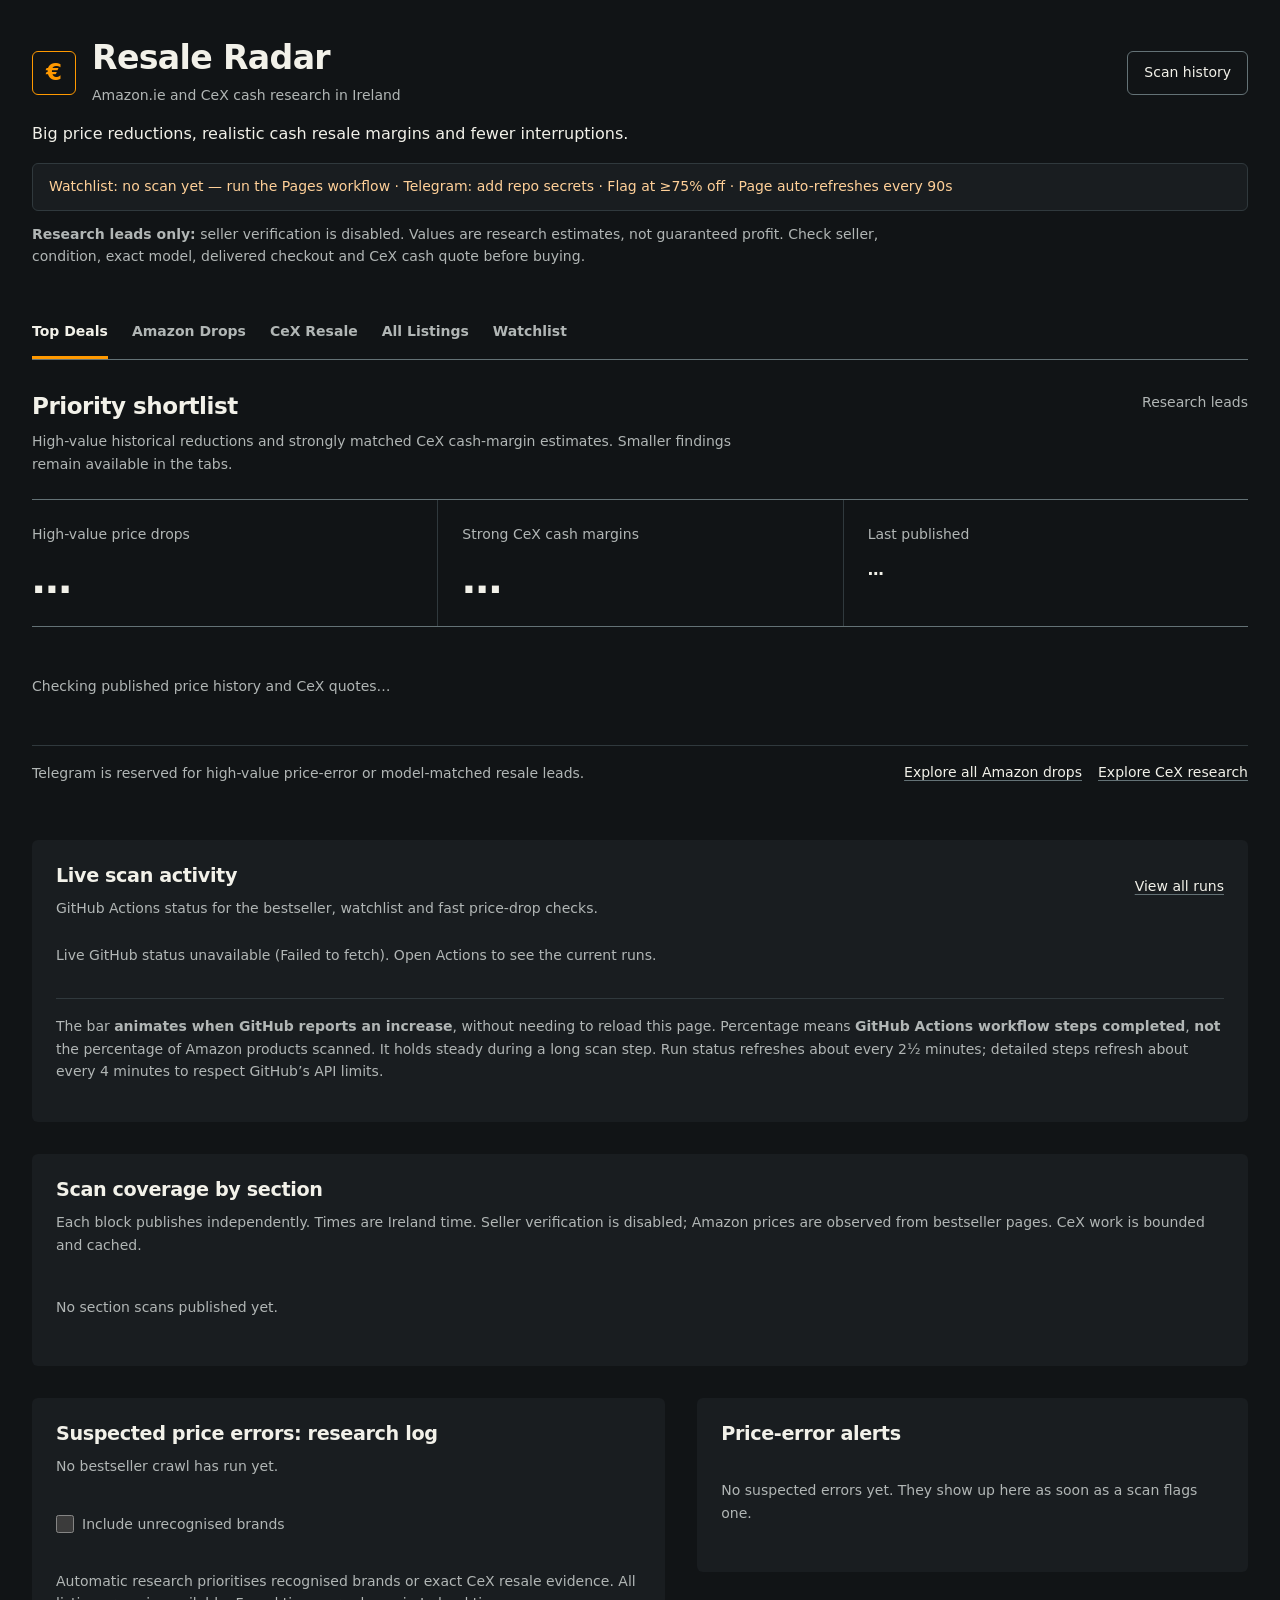
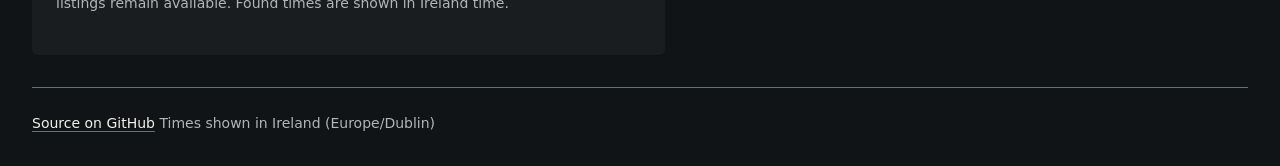
==== docs/index.html @ 8cbece03 "Build CeX-first catalogue and exact-ASIN cash-margin watches within existing scan budgets" ====
<!DOCTYPE html>
<html lang="en">
<head>
  <meta charset="utf-8" />
  <meta name="viewport" content="width=device-width, initial-scale=1" />
  <title>Resale Radar · Amazon.ie</title>
  <meta name="theme-color" content="#101825" />
  <meta name="description" content="High-value Amazon.ie price drops and potential CeX cash resale margins. Research leads, not confirmed checkout offers." />
  <link rel="icon" href="favicon.svg" type="image/svg+xml" />
  <link rel="stylesheet" href="style.css" />
</head>
<body>
  <header>
    <div class="brand-row">
      <div class="brand-icon" aria-hidden="true">€</div>
      <div>
        <h1>Resale <span class="brand-accent">Radar</span></h1>
        <p class="brand-context">Amazon.ie and CeX cash research in Ireland</p>
      </div>
      <a class="header-action" href="https://github.com/paddykeoghgoode/amazon-ie-price-error-tracker/actions" target="_blank" rel="noopener">Scan history</a>
    </div>
    <p class="tagline">Big price reductions, realistic cash resale margins and fewer interruptions.</p>
    <div id="status" class="status warn">Loading latest scan…</div>
    <p class="hint"><strong>Research leads only:</strong> seller verification is disabled. Values are research estimates, not guaranteed profit. Check seller, condition, exact model, delivered checkout and CeX cash quote before buying.</p>
  </header>

  <nav class="dashboard-nav" aria-label="Tracker views">
    <div class="tab-list" role="tablist" aria-label="Tracker views">
      <button type="button" class="tab-button" role="tab" id="tab-overview" aria-controls="panel-overview" aria-selected="true" tabindex="0" data-tab="overview">Top Deals</button>
      <button type="button" class="tab-button" role="tab" id="tab-amazon-drops" aria-controls="panel-amazon-drops" aria-selected="false" tabindex="-1" data-tab="amazon-drops">Amazon Drops</button>
      <button type="button" class="tab-button" role="tab" id="tab-cex" aria-controls="panel-cex" aria-selected="false" tabindex="-1" data-tab="cex">CeX Resale</button>
      <button type="button" class="tab-button" role="tab" id="tab-listings" aria-controls="panel-listings" aria-selected="false" tabindex="-1" data-tab="listings">All Listings</button>
      <button type="button" class="tab-button" role="tab" id="tab-watchlist" aria-controls="panel-watchlist" aria-selected="false" tabindex="-1" data-tab="watchlist">Watchlist</button>
    </div>
  </nav>
  <main id="tracker-main">
    <div role="tabpanel" id="panel-overview" aria-labelledby="tab-overview">
  <section class="opportunity-radar" aria-labelledby="radar-title">
    <div class="radar-header">
      <div>
        <h2 id="radar-title">Priority shortlist</h2>
        <p class="hint">High-value historical reductions and strongly matched CeX cash-margin estimates. Smaller findings remain available in the tabs.</p>
      </div>
      <span class="radar-live">Research leads</span>
    </div>
    <div class="radar-metrics" aria-label="Opportunity summary">
      <div class="radar-metric"><span>High-value price drops</span><strong id="radar-drop-count">…</strong></div>
      <div class="radar-metric"><span>Strong CeX cash margins</span><strong id="radar-cex-count">…</strong></div>
      <div class="radar-metric"><span>Last published</span><strong class="radar-time" id="radar-last-published">…</strong></div>
    </div>
    <div id="radar-cards" class="radar-grid" aria-live="polite">
      <p class="empty">Checking published price history and CeX quotes…</p>
    </div>
    <div class="radar-footer">
      <p class="hint" id="radar-policy">Telegram is reserved for high-value price-error or model-matched resale leads.</p>
      <div class="radar-links"><a href="#amazon-drops">Explore all Amazon drops</a><a href="#cex">Explore CeX research</a></div>
    </div>
  </section>
  <section class="card scan-activity" aria-labelledby="scan-activity-title">
    <div class="scan-activity-head">
      <div>
        <h2 id="scan-activity-title">Live scan activity</h2>
        <p class="hint">GitHub Actions status for the bestseller, watchlist and fast price-drop checks.</p>
      </div>
      <a href="https://github.com/paddykeoghgoode/amazon-ie-price-error-tracker/actions" target="_blank" rel="noopener">View all runs</a>
    </div>
    <p id="scan-activity-summary" role="status" aria-live="polite" class="hint">Checking GitHub Actions…</p>
    <div id="scan-activity-runs" class="scan-activity-list" aria-label="Recent tracker workflow runs"></div>
    <p class="hint scan-activity-disclaimer">The bar <strong>animates when GitHub reports an increase</strong>, without needing to reload this page. Percentage means <strong>GitHub Actions workflow steps completed</strong>, <strong>not</strong> the percentage of Amazon products scanned. It holds steady during a long scan step. Run status refreshes about every 2½ minutes; detailed steps refresh about every 4 minutes to respect GitHub’s API limits.</p>
  </section>
  <section class="card coverage-section">
    <h2>Scan coverage by section</h2>
    <p class="hint">Each block publishes independently. Times are Ireland time. Seller verification is disabled; Amazon prices are observed from bestseller pages. CeX work is bounded and cached.</p>
    <div class="table-wrap"><table id="section-table" hidden><thead><tr><th>Section</th><th>Last scanned</th><th>Status</th><th>Items</th><th>CeX queue checked</th><th>CeX live / cached</th><th>Amazon drops</th><th>Finds</th></tr></thead><tbody id="section-body"></tbody></table></div>
    <p id="section-empty" class="empty">No section scans published yet.</p>
  </section>
  <section class="card research-section">
    <h2>Suspected price errors: research log</h2>
    <p id="deals-summary" class="hint">No bestseller crawl has run yet.</p>
    <label class="hint research-filter"><input id="research-include-unrecognised" type="checkbox" /> Include unrecognised brands</label>
    <p class="hint">Automatic research prioritises recognised brands or exact CeX resale evidence. All listings remain available. Found times are shown in Ireland time.</p>
    <ul id="deals-alerts" class="alerts" hidden></ul>
    <p id="research-log-empty" class="empty" hidden>No prioritised findings. Include unrecognised brands to review other observations.</p>
    <div class="table-wrap">
      <table id="deals-table" hidden>
        <thead>
          <tr>
            <th>Product</th>
            <th>Now</th>
            <th>Usual</th>
            <th>Drop</th>
            <th>Found</th>
          </tr>
        </thead>
        <tbody id="deals-body"></tbody>
      </table>
    </div>
  </section>
  <section class="card">
    <h2>Price-error alerts</h2>
    <div id="alerts-empty" class="empty">No suspected errors yet. They show up here as soon as a scan flags one.</div>
    <ul id="alerts-list" class="alerts" hidden></ul>
  </section>
    </div>
    <div role="tabpanel" id="panel-amazon-drops" aria-labelledby="tab-amazon-drops" hidden>

  <section class="card">
    <h2>High-ticket &amp; rapid drops</h2>
    <p class="hint">Research feed for observed expensive/rapid discounts. Telegram uses stricter high-value and saving requirements than this table. Seller/checkout price not verified.</p>
    <div class="table-wrap">
      <table id="premium-table" hidden>
        <thead>
          <tr>
            <th>Product</th>
            <th>Now</th>
            <th>Reference</th>
            <th>Drop</th>
            <th>Kind</th>
          </tr>
        </thead>
        <tbody id="premium-body"></tbody>
      </table>
    </div>
    <p id="premium-empty" class="empty">No high-ticket or rapid drops in the latest published scans yet.</p>
  </section>

  <section class="card amazon-drops-card">
    <div class="drops-heading">
      <div>
        <h2>Amazon Price Drops</h2>
        <p class="hint">All monitored categories, independently of CeX. Reductions are measured against a stable historical Amazon price, rather than a manufacturer’s RRP.</p>
      </div>
      <span class="drop-count" id="general-drops-count">Loading…</span>
    </div>
    <p class="hint">Research only: bestseller-card prices, sellers, variants and final checkout totals have not been verified. Each product needs at least three earlier consistent price observations to establish a reference.</p>
    <div class="drop-controls">
      <label class="drop-control">Minimum reduction
        <select id="drop-min" aria-label="Minimum percentage reduction">
          <option value="10" selected>10% or more</option>
          <option value="15">15% or more</option>
          <option value="20">20% or more</option>
          <option value="30">30% or more</option>
          <option value="40">40% or more</option>
          <option value="50">50% or more</option>
          <option value="75">75% or more</option>
        </select>
      </label>
      <label class="drop-control">Minimum Amazon price
        <select id="drop-min-price" aria-label="Minimum current product price">
          <option value="0" selected>All prices</option>
          <option value="50">€50+</option>
          <option value="100">€100+</option>
          <option value="200">€200+</option>
          <option value="400">€400+</option>
        </select>
      </label>
      <label class="drop-control">Minimum euro saving
        <select id="drop-min-saving" aria-label="Minimum amount saved in euros">
          <option value="0" selected>All savings</option>
          <option value="25">€25+</option>
          <option value="50">€50+</option>
          <option value="100">€100+</option>
          <option value="200">€200+</option>
        </select>
      </label>
      <label class="drop-control">Section
        <select id="drop-section" aria-label="Filter Amazon section">
          <option value="">All sections</option>
        </select>
      </label>
      <label class="drop-control">Sort by
        <select id="drop-sort" aria-label="Sort price drops">
          <option value="percentage">Largest % drop</option>
          <option value="savings">Biggest € saving</option>
          <option value="recent">Recently found</option>
        </select>
      </label>
      <label class="drop-control search-control">Search
        <input type="search" id="drop-search" placeholder="Product, category, ASIN…" aria-label="Search Amazon price drops" />
      </label>
    </div>
    <p id="general-drops-summary" class="hint" role="status">Loading price drop history…</p>
    <div class="table-wrap">
      <table id="general-drops-table" hidden>
        <thead>
          <tr>
            <th>Product</th>
            <th>Section</th>
            <th>Historical reference</th>
            <th>Amazon now</th>
            <th>Saving</th>
            <th>Drop</th>
            <th>Found / last scan</th>
          </tr>
        </thead>
        <tbody id="general-drops-body"></tbody>
      </table>
    </div>
    <p id="general-drops-empty" class="empty">No price drops with established history yet. Scans will populate this automatically.</p>
    <div class="pagination-controls" id="general-drops-pagination" hidden>
      <button type="button" class="pagination-button" id="general-drops-prev">Previous</button>
      <span id="general-drops-page" aria-live="polite">Page 1</span>
      <button type="button" class="pagination-button" id="general-drops-next">Next</button>
    </div>
  </section>
  <section class="card">
    <h2>Deep drops (40% / 50% / 66%)</h2>
    <p id="deep-summary" class="hint">Big drops vs each item’s recent Amazon price, often worth a look for electronics and games.</p>
    <div id="deep-sections"></div>
  </section>
    </div>
    <div role="tabpanel" id="panel-cex" aria-labelledby="tab-cex" hidden>
    <section class="card">
      <h2>CeX target watchlist</h2>
      <p class="hint">Exact Amazon-to-CeX matches, watched before a sale appears. Buy ceilings include the cash payout buffer, costs and your alert margin. Checks rotate within the existing twelve-page fast scan.</p>
      <p id="cex-target-summary" role="status">Waiting for the first CeX target scan to publish.</p>
      <p id="cex-target-diagnostics" class="hint"></p>
      <div class="table-wrap"><table id="cex-target-table" hidden>
        <thead><tr><th>Product / CeX variant</th><th>Amazon</th><th>Buy at or below</th><th>Buffered cash margin</th><th>Last checked</th><th>Result</th></tr></thead>
        <tbody id="cex-target-body"></tbody>
      </table></div>
    </section>
  <section class="card">
    <h2>CeX cash trade-in</h2>
    <p id="cex-summary" class="hint">Estimates net profit from CeX cash trade-in after configured costs and payout haircut. Verify the exact model, grade, checkout cost and quote.</p>
    <div class="table-wrap">
      <table id="cex-table" hidden>
        <thead>
          <tr>
            <th>Product</th>
            <th>Amazon</th>
            <th>CeX cash</th>
            <th>Est. net profit / Max buy</th>
            <th>Drop</th>
          </tr>
        </thead>
        <tbody id="cex-body"></tbody>
      </table>
    </div>
    <p id="cex-empty" class="empty">No CeX cash flips met your profit margin on sale items this crawl.</p>
    <div class="table-wrap">
      <table id="cex-near-table" hidden>
        <thead>
          <tr>
            <th>Close matches (below your margin)</th>
            <th>Amazon</th>
            <th>CeX cash</th>
            <th>Est. net profit</th>
          </tr>
        </thead>
        <tbody id="cex-near-body"></tbody>
      </table>
    </div>
  </section>
  <section class="card">
    <h2>CeX profit (no Amazon sale)</h2>
    <p id="cex-arb-summary" class="hint">
      Regular Amazon prices compared with CeX cash trade-in. Net estimates subtract configurable costs and a payout buffer.
    </p>
    <div class="table-wrap">
      <table id="cex-arb-table" hidden>
        <thead>
          <tr>
            <th>Product</th>
            <th>Amazon</th>
            <th>CeX cash</th>
            <th>Est. net profit</th>
            <th>CeX retail</th>
          </tr>
        </thead>
        <tbody id="cex-arb-body"></tbody>
      </table>
    </div>
    <p id="cex-arb-empty" class="empty">No regular-price arbitrage met your margin this crawl.</p>
    <div class="table-wrap">
      <table id="cex-arb-near-table" hidden>
        <thead>
          <tr>
            <th>Close matches (below your margin)</th>
            <th>Amazon</th>
            <th>CeX cash</th>
            <th>Est. net profit</th>
          </tr>
        </thead>
        <tbody id="cex-arb-near-body"></tbody>
      </table>
    </div>
  </section>
    </div>
    <div role="tabpanel" id="panel-listings" aria-labelledby="tab-listings" hidden>
  <section class="card">
    <h2>All Amazon bestseller listings</h2>
    <p class="hint">All ASINs discovered in each section, not just the 25 highest-ranked candidates. CeX research continues in batches and retains progress between scans. <strong>Seller/checkout details are not checked</strong>; matches are not buy recommendations.</p>
    <p class="hint"><a href="catalogue.csv" download>Download complete listing CSV</a> <a href="catalogue.json" target="_blank" rel="noopener">View raw JSON</a></p>
    <div id="catalogue-overview" class="hint">The catalogue will populate after the next section scan publishes.</div>
    <div class="catalogue-controls" style="display:flex;gap:10px;flex-wrap:wrap;margin:12px 0">
      <button type="button" id="catalogue-load">Browse listings</button>
      <input id="catalogue-search" type="search" placeholder="Search title, ASIN, category…" aria-label="Search listings" style="flex:1;min-width:220px"/>
      <select id="catalogue-section-filter" aria-label="Filter section"><option value="">All sections</option></select>
      <select id="catalogue-activity-filter" aria-label="Filter current listings">
        <option value="active">Currently listed</option>
        <option value="all">Current and recently archived</option>
        <option value="archived">Recently archived</option>
      </select>
      <select id="catalogue-status-filter" aria-label="Filter status">
        <option value="">All CeX research statuses</option>
        <option value="pending">Awaiting CeX research</option>
        <option value="matched">CeX research match</option>
        <option value="no_match">No CeX match</option>
      </select>
    </div>
    <p id="catalogue-info" class="hint" role="status">Click Browse listings to load the full current inventory.</p>
    <div class="table-wrap">
      <table id="catalogue-table" hidden>
        <thead><tr><th>Amazon listing</th><th>Section</th><th>Amazon price</th><th>Seller check</th><th>CeX research</th><th>Last CeX research</th></tr></thead>
        <tbody id="catalogue-body"></tbody>
      </table>
    </div>
    <div style="display:flex;gap:10px;align-items:center;margin-top:12px">
      <button type="button" id="catalogue-prev" disabled>Previous</button>
      <button type="button" id="catalogue-next" disabled>Next</button>
    </div>
  </section>
    </div>
    <div role="tabpanel" id="panel-watchlist" aria-labelledby="tab-watchlist" hidden>
  <section class="card">
    <h2>Add a product to your watchlist</h2>
    <form id="add-form">
      <input id="product-url" type="text" placeholder="Amazon.ie link, amzn.eu short link or ASIN" aria-label="Product URL or ASIN" required />
      <button type="submit">Add via GitHub</button>
    </form>
    <details class="retail-setup">
      <summary>Add Irish retailer price comparisons and RRP (optional)</summary>
      <p class="hint">For accurate comparisons, provide the exact manufacturer model or barcode and links to the <strong>specific product pages</strong> at Currys, Harvey Norman, DID, ElectroCity, Peter Murphy or other supported Irish shops. The tracker refreshes those listings automatically about every 12 hours.</p>
      <div class="retail-inputs">
        <label for="watch-model">Model / MPN
          <input id="watch-model" type="text" placeholder="e.g. SES875BTR2GUK1" maxlength="56" form="add-form"/>
        </label>
        <label for="watch-ean">EAN barcode
          <input id="watch-ean" type="text" placeholder="Optional 8–14 digits" form="add-form"/>
        </label>
        <label for="watch-rrp">Manufacturer RRP (€)
          <input id="watch-rrp" type="number" min="0.01" step="0.01" placeholder="Optional; not an Amazon was-price" form="add-form"/>
        </label>
        <label for="watch-rrp-source">RRP source
          <input id="watch-rrp-source" type="url" placeholder="https://manufacturer.com/product/..." form="add-form"/>
        </label>
        <label for="watch-retailers" class="span-all">Retailer product links (one HTTPS URL per line)
          <textarea id="watch-retailers" rows="4" placeholder="https://www.currys.ie/products/...
https://www.harveynorman.ie/..." form="add-form"></textarea>
        </label>
      </div>
      <p class="hint">The RRP is labelled as supplied by you until independently verified. A shop’s crossed-out “was” price is not necessarily its RRP. Delivery charges and checkout prices must still be checked.</p>
    </details>
    <p class="hint">
      GitHub will open a prefilled issue. <strong>Tap Create Issue once</strong> to submit it; the tracker then resolves the product and scans it automatically.
      This is needed because GitHub Pages cannot store new watchlist entries directly. Check the request status below or run the
      <a id="actions-link" href="https://github.com/paddykeoghgoode/amazon-ie-price-error-tracker/actions/workflows/pages.yml">watchlist workflow</a> manually.
    </p>
  </section>
  <section class="card">
    <h2>Watchlist requests</h2>
    <p class="hint">Open GitHub issues are processed automatically. If a short link cannot be resolved, edit the same issue with the full Amazon.ie URL or ASIN; you don’t need to create a second issue.</p>
    <p id="watch-requests-empty" class="empty">No watchlist requests have been processed yet.</p>
    <div class="table-wrap">
      <table id="watch-requests-table" hidden>
        <thead><tr><th>Request</th><th>Product</th><th>Processing status</th><th>Last checked</th></tr></thead>
        <tbody id="watch-requests-body"></tbody>
      </table>
    </div>
  </section>
  <section class="card">
    <h2>Retail Price Comparison</h2>
    <p class="hint">Automatic comparisons for <strong>watched products with retailer links</strong>. Prices are checked periodically, not every 10-minute Amazon scan. Only exact barcode/model matches with in-stock offers count toward the lowest observed item price.</p>
    <p class="hint">This is <strong>not</strong> a guarantee of the lowest price in Ireland. Shipping, codes, different variants and the final checkout price may change the comparison. You can add more retailer URLs by editing the existing Watch issue or <code>watchlist.json</code>.</p>
    <div id="retail-comparison-results"><p class="empty">No retailer comparisons configured yet. Expand the optional fields above when adding a product, or edit a Watch issue with Model and Compare links.</p></div>
  </section>
  <section class="card">
    <h2>Watched products</h2>
    <div id="products-empty" class="empty">Nothing on the watch list yet. Add an Amazon.ie URL above.</div>
    <div class="table-wrap">
      <table id="products-table" hidden>
        <thead>
          <tr>
            <th>Product</th>
            <th>Now</th>
            <th>Was</th>
            <th>Status</th>
            <th>Checked</th>
          </tr>
        </thead>
        <tbody id="products-body"></tbody>
      </table>
    </div>
  </section>
    </div>
  </main>

  <footer>
    <a id="repo-link" href="https://github.com/paddykeoghgoode/amazon-ie-price-error-tracker">Source on GitHub</a>
    Times shown in Ireland (Europe/Dublin)
  </footer>

  <script src="app.js"></script>
  <script src="scan-activity.js"></script>
</body>
</html>
---- docs/style.css ----
/* Hallmark · shape: app screen · genre: modern-minimal · theme: brand · redesign: full
 * nav: kept five-view tab shell · signature: price-and-cash research ledger
 * states: existing loading, empty, error, populated · axes: dark/system-sans/warm
 * posture: restrained · review: source checked; visual unavailable · v2.0.0 */
/* Hallmark · pre-emit critique: dense research needs hierarchy; flatten nested frames and give prices a consistent axis. */
/* Hallmark · reworded "Worth checking right now" to "Priority shortlist" · 54 folds the eyebrow into its heading. */
/* Hallmark · reworded "Amazon.ie · CeX cash research · Ireland" to "Amazon.ie and CeX cash research in Ireland" · 63 removes template punctuation. */
@import url("./tokens.css");
@import url("./base.css");

html, body { overflow-x: clip; }
body { max-width: var(--container); margin: 0 auto; padding: var(--space-xl); background: var(--bg); color: var(--text); font-variant-numeric: tabular-nums; }
header { padding: var(--space-xs) 0 var(--space-lg); }
.brand-row { display: flex; align-items: center; gap: var(--space-md); flex-wrap: wrap; }
.brand-icon { display: grid; place-items: center; width: 44px; height: 44px; flex: 0 0 auto; border: 1px solid var(--accent); border-radius: var(--radius); color: var(--accent); font-size: 1.44rem; font-weight: 600; }
header h1 { font-size: var(--text-display); margin: 0; line-height: 1.1; }
.brand-accent { color: inherit; }
.brand-context { color: var(--muted); font-size: var(--text-sm); margin-top: var(--space-xs); }
.header-action { margin-left: auto; display: inline-flex; align-items: center; min-height: 44px; padding: 0 var(--space-md); border: 1px solid var(--rule); border-radius: var(--radius); text-decoration: none; font-size: var(--text-sm); }
header .tagline { margin: var(--space-md) 0; max-width: 75ch; color: var(--text); }
header > .hint { max-width: 100ch; margin-top: var(--space-sm); }
.status { padding: var(--space-sm) var(--space-md); background: var(--card); color: var(--text); border: 1px solid var(--rule-soft); border-radius: var(--radius); font-size: var(--text-sm); }
.status.ok { color: var(--ok); }
.status.warn { color: var(--warning); }
.status.alert { color: var(--danger); }
.hint, .empty, footer { color: var(--muted); font-size: var(--text-sm); line-height: 1.6; }
.hint { margin: var(--space-xs) 0 var(--space-md); }
.empty { padding: var(--space-lg) 0; }
a { color: var(--text); text-decoration-color: var(--rule); text-underline-offset: .2em; }
a:hover { color: var(--accent); text-decoration-color: var(--accent); }
a:active { color: var(--warning); }
:focus-visible { outline: 2px solid var(--focus); outline-offset: 3px; }
button, input, select, textarea { min-height: 44px; border: 1px solid var(--rule); border-radius: var(--radius); background: var(--card); color: var(--text); font: inherit; }
button { padding: var(--space-xs) var(--space-md); cursor: pointer; background: var(--accent); color: var(--accent-ink); border-color: var(--accent); font-weight: 600; }
button:hover:not(:disabled) { background: var(--warning); border-color: var(--warning); }
button:active:not(:disabled) { transform: translateY(1px); }
button:disabled, [aria-disabled="true"] { opacity: .55; cursor: not-allowed; }
[aria-busy="true"] { cursor: progress; }
input, select, textarea { padding: var(--space-xs) var(--space-sm); min-width: 0; }
input:hover, select:hover, textarea:hover { border-color: var(--muted); }
input[aria-invalid="true"], textarea[aria-invalid="true"] { border-color: var(--danger); }
summary { cursor: pointer; min-height: 44px; padding-block: var(--space-xs); }
summary:hover { color: var(--accent); }
summary:active { color: var(--warning); }
.dashboard-nav { position: sticky; top: 0; z-index: 10; background: var(--bg); border-bottom: 1px solid var(--rule); margin-bottom: var(--space-xl); }
.tab-list { display: flex; gap: var(--space-lg); overflow-x: auto; scrollbar-width: thin; overscroll-behavior-x: contain; }
.tab-button { flex: 0 0 auto; min-height: 52px; padding: var(--space-sm) 0; background: var(--bg); color: var(--muted); border: 0; border-bottom: 3px solid transparent; border-radius: 0; font-size: var(--text-sm); font-weight: 600; white-space: nowrap; }
.tab-button:hover:not(:disabled) { background: var(--bg); color: var(--text); border-color: var(--rule); }
.tab-button[aria-selected="true"] { color: var(--text); border-bottom-color: var(--accent); }
.tab-button:focus-visible { outline-offset: -4px; }
[role="tabpanel"][hidden] { display: none !important; }
#panel-overview { display: grid; grid-template-columns: minmax(0, 1.15fr) minmax(0, 1fr); gap: var(--space-xl); align-items: start; }
#panel-overview > section { min-width: 0; margin: 0; }
#panel-overview > .opportunity-radar { grid-column: 1 / -1; }
#panel-overview > .scan-activity { grid-column: 1 / -1; }
#panel-overview > .coverage-section { grid-column: 1 / -1; }
#panel-overview > .research-section { grid-column: 1; }
.card { background: var(--card); color: var(--text); border-radius: var(--radius); padding: var(--space-lg); margin-bottom: var(--space-xl); }
h2 { font-size: var(--text-section); line-height: 1.3; margin-bottom: var(--space-xs); }
h3 { font-size: var(--text-title); line-height: 1.4; }
.opportunity-radar { padding: 0 0 var(--space-lg); background: var(--bg); color: var(--text); }
.radar-header { display: flex; align-items: start; justify-content: space-between; flex-wrap: wrap; gap: var(--space-md); }
.radar-header h2 { font-size: 1.44rem; }
.radar-header .hint { max-width: 80ch; margin-bottom: 0; }
.radar-live { color: var(--muted); font-size: var(--text-sm); white-space: nowrap; }
.radar-metrics { display: grid; grid-template-columns: repeat(3, minmax(0, 1fr)); margin: var(--space-lg) 0; border-top: 1px solid var(--rule); border-bottom: 1px solid var(--rule); }
.radar-metric { display: flex; flex-direction: column; gap: var(--space-sm); padding: var(--space-lg); border-left: 1px solid var(--rule-soft); }
.radar-metric:first-child { padding-left: 0; border-left: 0; }
.radar-metric span { color: var(--muted); font-size: var(--text-sm); }
.radar-metric strong { font-size: 2.488rem; line-height: 1.1; font-weight: 600; }
.radar-metric .radar-time { font-size: var(--text-md); line-height: 1.5; }
.radar-grid { display: grid; grid-template-columns: repeat(2, minmax(0, 1fr)); gap: var(--space-lg); }
.radar-item { min-width: 0; padding-block: var(--space-md); border-top: 1px solid var(--rule); }
.radar-item-head { display: flex; justify-content: space-between; gap: var(--space-sm); flex-wrap: wrap; }
.radar-item h3 { margin-block: var(--space-sm); }
.radar-item-price { display: flex; flex-wrap: wrap; gap: var(--space-md); align-items: baseline; }
.radar-item-price strong { font-size: 1.728rem; color: var(--ok); font-weight: 600; }
.radar-item-price span { font-size: var(--text-sm); color: var(--muted); }
.radar-item .hint { margin-bottom: 0; }
.radar-empty { grid-column: 1 / -1; padding: var(--space-lg) 0; }
.radar-footer { border-top: 1px solid var(--rule-soft); padding-top: var(--space-md); margin-top: var(--space-lg); display: flex; justify-content: space-between; flex-wrap: wrap; gap: var(--space-md); }
.radar-footer .hint { margin: 0; }
.radar-links { display: flex; flex-wrap: wrap; gap: var(--space-md); font-size: var(--text-sm); }
.table-wrap { overflow-x: auto; overscroll-behavior-x: contain; }
table { width: 100%; border-collapse: collapse; font-size: var(--text-sm); }
th, td { text-align: left; padding: var(--space-sm) var(--space-xs); border-bottom: 1px solid var(--rule-soft); vertical-align: top; }
th { white-space: nowrap; font-size: var(--text-sm); color: var(--muted); font-weight: 400; }
th:first-child, td:first-child { padding-left: 0; }
td a { font-weight: 600; }
.price, .drop-percent, .saving-eur { font-variant-numeric: tabular-nums; font-weight: 600; white-space: nowrap; }
.drop-percent, .saving-eur { color: var(--ok); }
.was { text-decoration: line-through; color: var(--muted); font-variant-numeric: tabular-nums; }
.badge { display: inline-flex; align-items: center; gap: var(--space-xs); padding: .2rem var(--space-xs); border-radius: 3px; font-size: .75rem; font-weight: 600; background: var(--surface-raised); color: var(--muted); }
.badge.error, .badge.failed { color: var(--danger); background: var(--danger-surface); }
.badge.ok { color: var(--ok); background: var(--ok-surface); }
.badge.fetch, .badge.running { color: var(--warning); background: var(--warning-surface); }
.badge.queued { color: var(--muted); background: var(--surface-raised); }
.deep-tier { margin-bottom: var(--space-lg); }
.deep-tier h3 { margin-bottom: var(--space-sm); }
.alerts { list-style: none; padding: 0; margin: 0; }
.alerts li { padding: var(--space-md) 0; border-bottom: 1px solid var(--rule-soft); }
.alerts .price { color: var(--ok); }
.alerts .time, .time { color: var(--muted); font-size: var(--text-sm); }
.drops-heading { display: flex; justify-content: space-between; align-items: start; gap: var(--space-md); flex-wrap: wrap; }
.drop-count { font-size: var(--text-sm); color: var(--muted); white-space: nowrap; }
.drop-controls { display: grid; grid-template-columns: repeat(3, minmax(0, 1fr)); gap: var(--space-md); margin: var(--space-lg) 0; }
.drop-control { display: flex; flex-direction: column; gap: var(--space-xs); color: var(--muted); font-size: var(--text-sm); }
.drop-control.search-control { grid-column: 1 / -1; }
#general-drops-table { min-width: 800px; }
.pagination-controls { display: flex; justify-content: flex-end; align-items: center; flex-wrap: wrap; gap: var(--space-md); margin-top: var(--space-md); font-size: var(--text-sm); }
.pagination-button { background: var(--card); color: var(--text); border-color: var(--rule); }
#add-form { display: flex; flex-wrap: wrap; gap: var(--space-sm); margin-top: var(--space-md); }
#add-form input { flex: 1; min-width: 220px; }
.retail-setup { margin-block: var(--space-lg); border-block: 1px solid var(--rule); padding-block: var(--space-sm); }
.retail-inputs { display: grid; grid-template-columns: repeat(2, minmax(0, 1fr)); gap: var(--space-md); margin-top: var(--space-md); }
.retail-inputs label { display: flex; flex-direction: column; gap: var(--space-xs); font-size: var(--text-sm); color: var(--muted); }
.retail-inputs .span-all { grid-column: 1 / -1; }
.retail-inputs input, .retail-inputs textarea { width: 100%; }
.retail-product { padding-block: var(--space-md); border-top: 1px solid var(--rule); }
.retail-product h3 { margin-bottom: var(--space-sm); }
.retail-status-note { font-weight: 600; }
.retail-offer-table { min-width: 610px; }
.scan-activity-head { display: flex; justify-content: space-between; align-items: start; gap: var(--space-md); flex-wrap: wrap; }
.scan-activity-head > a { font-size: var(--text-sm); min-height: 44px; display: inline-flex; align-items: center; }
.scan-activity-list { display: grid; grid-template-columns: repeat(3, minmax(0, 1fr)); gap: var(--space-lg); }
.scan-run { padding: var(--space-md) 0; border-top: 1px solid var(--rule); min-width: 0; }
.scan-run-head { display: flex; align-items: center; gap: var(--space-sm); flex-wrap: wrap; }
.scan-run-head > a { font-size: var(--text-sm); font-weight: 600; }
.scan-run-head .badge { margin-left: auto; }
.scan-run-subtitle, .scan-run-step { color: var(--muted); font-size: var(--text-sm); margin-block: var(--space-xs); }
.scan-progress-line { display: flex; align-items: center; gap: var(--space-sm); }
.scan-progress-line strong { min-width: 3rem; font-size: var(--text-sm); text-align: right; }
.scan-progress-track { flex: 1; min-width: 0; height: 6px; border-radius: 3px; overflow: hidden; background: var(--rule); }
.scan-progress-fill { height: 100%; width: 0; border-radius: 3px; background: var(--accent); }
.scan-activity-disclaimer { border-top: 1px solid var(--rule-soft); margin-top: var(--space-md); padding-top: var(--space-md); }
footer { margin-top: var(--space-xl); padding-top: var(--space-lg); border-top: 1px solid var(--rule); }
@media (max-width: 1000px) {
  #panel-overview, .scan-activity-list { grid-template-columns: minmax(0, 1fr); }
  #panel-overview > .scan-activity, #panel-overview > .coverage-section, #panel-overview > .research-section { grid-column: auto; grid-row: auto; }
}
@media (max-width: 640px) {
  body { padding: var(--space-md); }
  header h1 { font-size: 1.728rem; }
  .header-action { margin-left: 0; }
  .brand-context { font-size: var(--text-sm); }
  .tab-list { gap: var(--space-lg); }
  .tab-button { font-size: var(--text-md); }
  .card { padding: var(--space-md); }
  .radar-grid, .retail-inputs { grid-template-columns: minmax(0, 1fr); }
  .radar-metrics { grid-template-columns: repeat(2, minmax(0, 1fr)); }
  .radar-metric { padding: var(--space-md); }
  .radar-metric:last-child { grid-column: 1 / -1; padding-inline: 0; border-top: 1px solid var(--rule-soft); border-left: 0; }
  .drop-controls { grid-template-columns: repeat(2, minmax(0, 1fr)); }
  .drop-control input, .drop-control select, .retail-inputs input, .retail-inputs textarea { font-size: var(--text-md); }
  .table-wrap:has(table:not([hidden])) { border-right: 1px solid var(--rule); }
  td:first-child, th:first-child { position: sticky; left: 0; z-index: 1; background: var(--card); color: var(--text); max-width: 12rem; min-width: 8rem; }
  .scan-run-head .badge { margin-left: 0; }
}
@media (prefers-reduced-motion: reduce) {
  *, *::before, *::after { animation: none !important; transition: none !important; scroll-behavior: auto !important; }
}

.research-filter { display: inline-flex; align-items: center; min-height: 44px; gap: var(--space-xs); cursor: pointer; }
#research-include-unrecognised { min-height: 0; width: 18px; height: 18px; padding: 0; margin: 0; accent-color: var(--accent); }
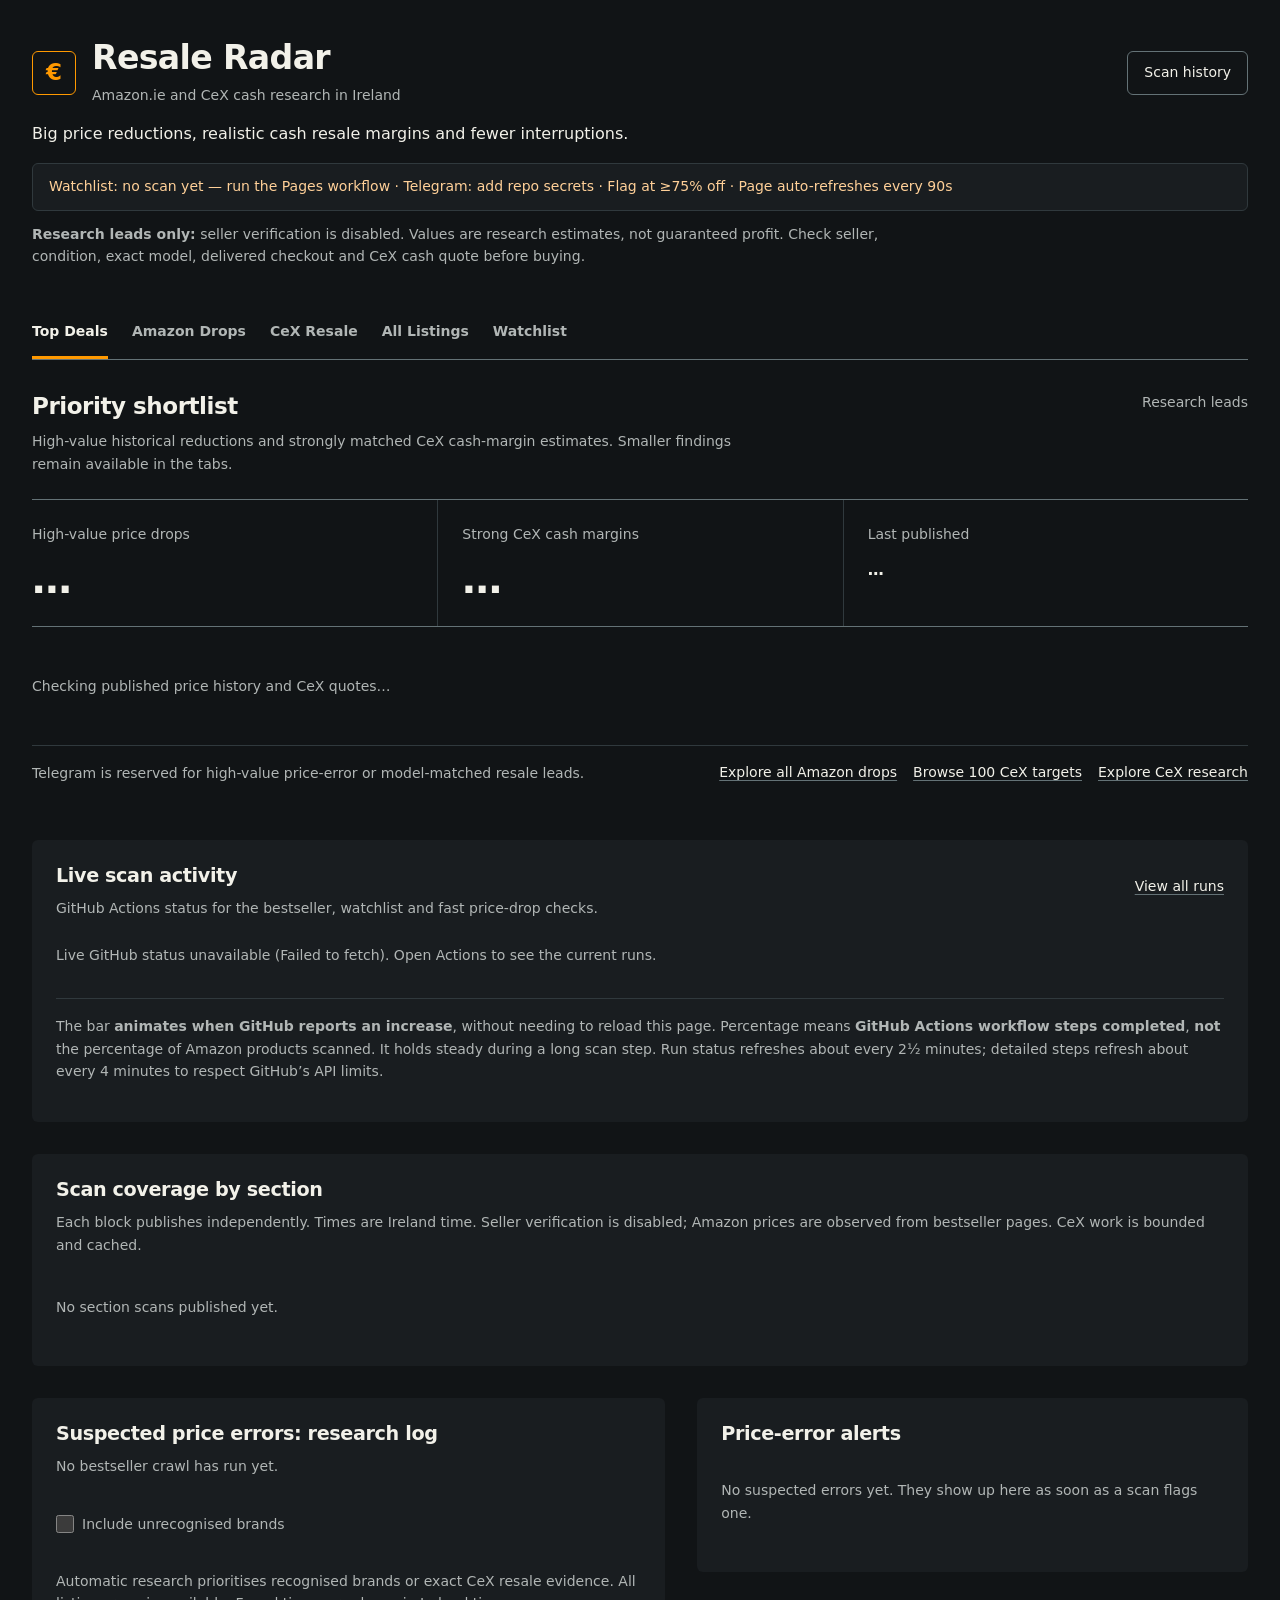
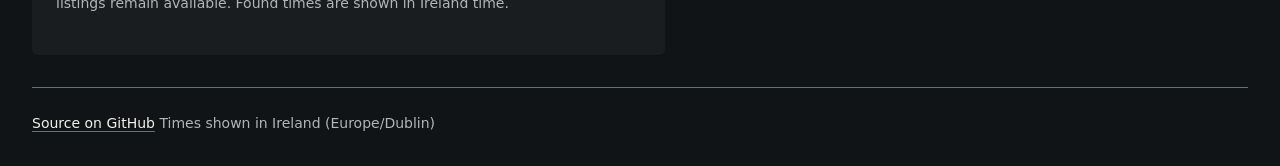
==== commit 61f32d6d: "Add 100 CeX cash targets, bounded Amazon discovery and live-response parser fixes" ====
--- a/docs/index.html
+++ b/docs/index.html
@@ -53,7 +53,7 @@
     </div>
     <div class="radar-footer">
       <p class="hint" id="radar-policy">Telegram is reserved for high-value price-error or model-matched resale leads.</p>
-      <div class="radar-links"><a href="#amazon-drops">Explore all Amazon drops</a><a href="#cex">Explore CeX research</a></div>
+      <div class="radar-links"><a href="#amazon-drops">Explore all Amazon drops</a><a href="cex-targets.html">Browse 100 CeX targets</a><a href="#cex">Explore CeX research</a></div>
     </div>
   </section>
   <section class="card scan-activity" aria-labelledby="scan-activity-title">
@@ -210,6 +210,7 @@
   </section>
     </div>
     <div role="tabpanel" id="panel-cex" aria-labelledby="tab-cex" hidden>
+      <p><a class="header-action" href="cex-targets.html">Browse 100 CeX → Amazon targets →</a></p>
     <section class="card">
       <h2>CeX target watchlist</h2>
       <p class="hint">Exact Amazon-to-CeX matches, watched before a sale appears. Buy ceilings include the cash payout buffer, costs and your alert margin. Checks rotate within the existing twelve-page fast scan.</p>
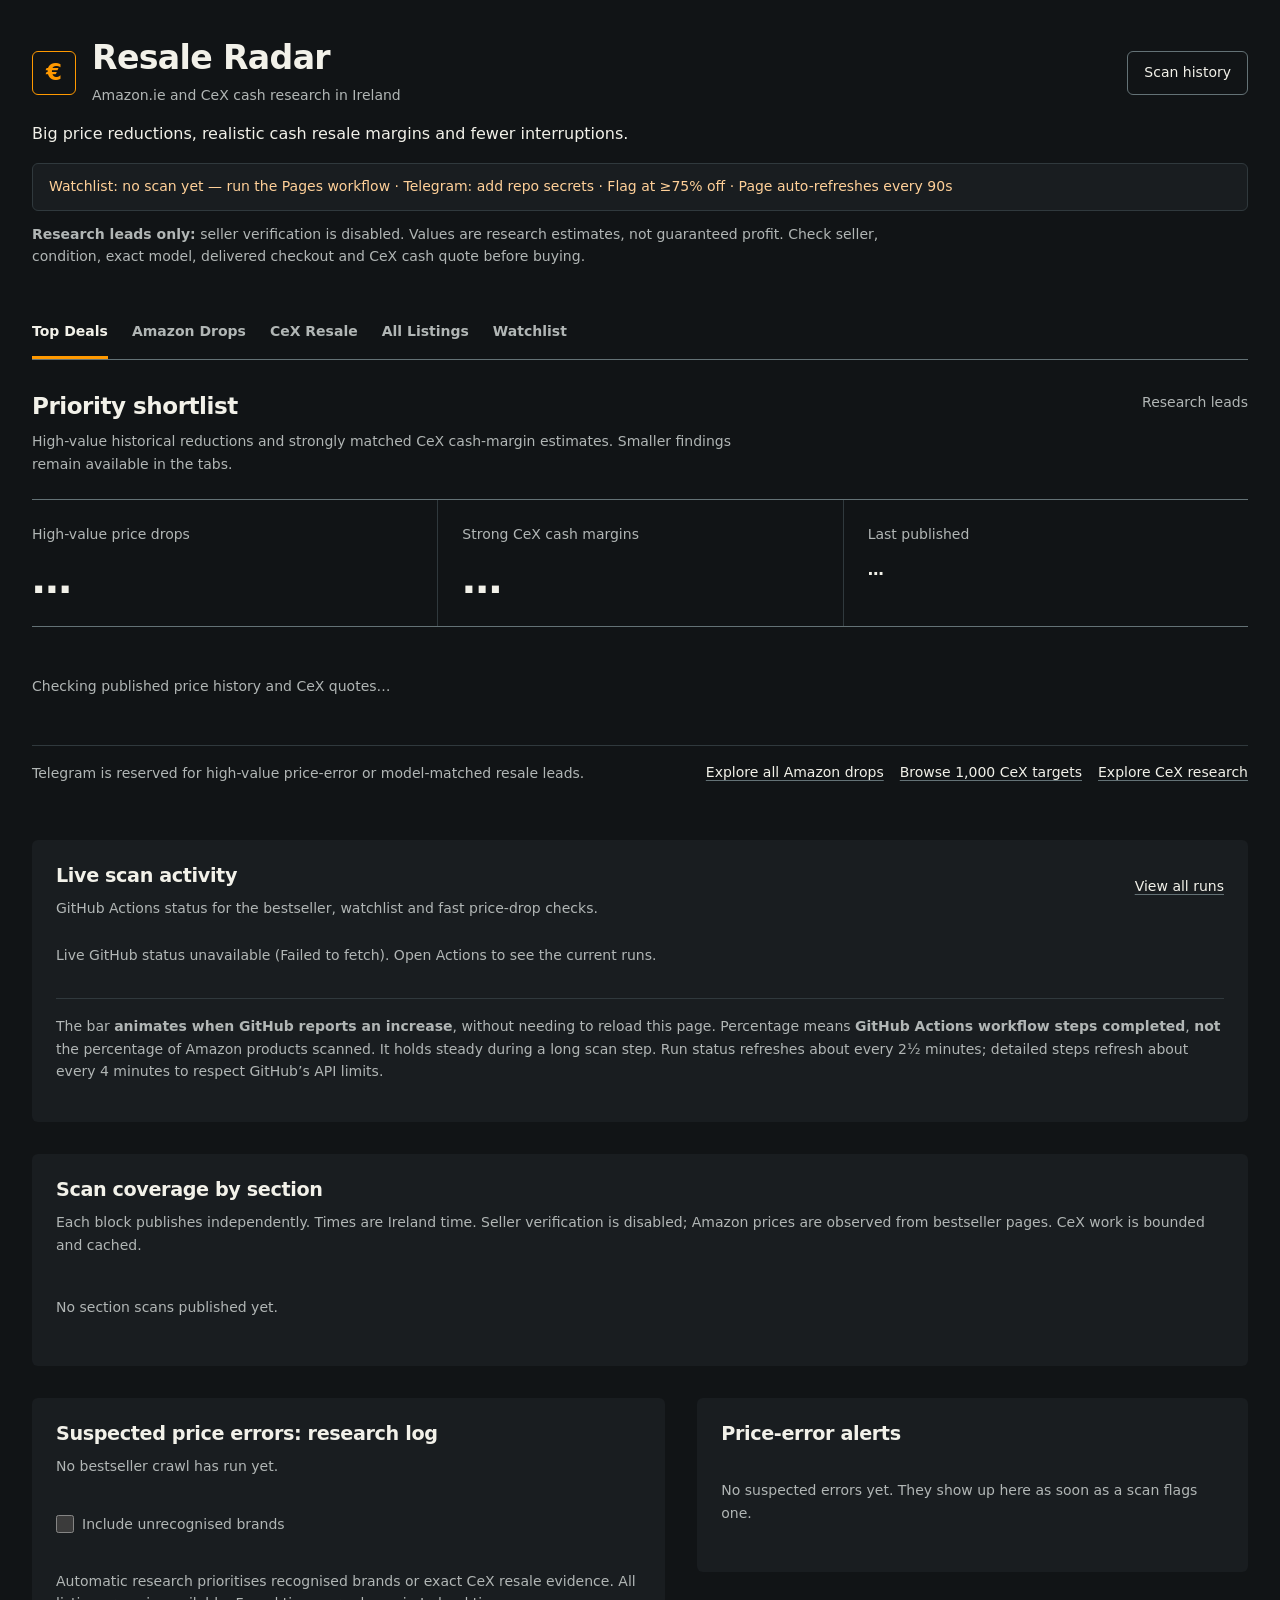
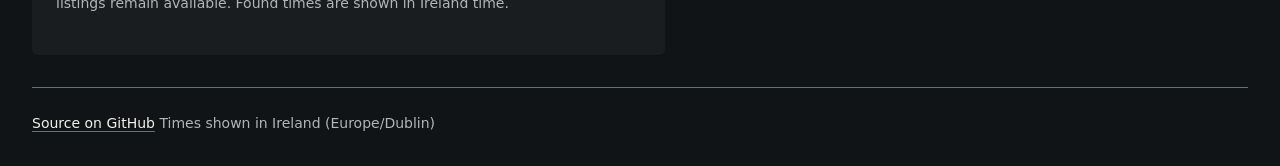
==== commit e44e5c4b: "Expand CeX targets to 1000 and chart recorded Amazon price history" ====
--- a/docs/index.html
+++ b/docs/index.html
@@ -53,7 +53,7 @@
     </div>
     <div class="radar-footer">
       <p class="hint" id="radar-policy">Telegram is reserved for high-value price-error or model-matched resale leads.</p>
-      <div class="radar-links"><a href="#amazon-drops">Explore all Amazon drops</a><a href="cex-targets.html">Browse 100 CeX targets</a><a href="#cex">Explore CeX research</a></div>
+      <div class="radar-links"><a href="#amazon-drops">Explore all Amazon drops</a><a href="cex-targets.html">Browse 1,000 CeX targets</a><a href="#cex">Explore CeX research</a></div>
     </div>
   </section>
   <section class="card scan-activity" aria-labelledby="scan-activity-title">
@@ -210,7 +210,7 @@
   </section>
     </div>
     <div role="tabpanel" id="panel-cex" aria-labelledby="tab-cex" hidden>
-      <p><a class="header-action" href="cex-targets.html">Browse 100 CeX → Amazon targets →</a></p>
+      <p><a class="header-action" href="cex-targets.html">Browse 1,000 CeX → Amazon targets →</a></p>
     <section class="card">
       <h2>CeX target watchlist</h2>
       <p class="hint">Exact Amazon-to-CeX matches, watched before a sale appears. Buy ceilings include the cash payout buffer, costs and your alert margin. Checks rotate within the existing twelve-page fast scan.</p>
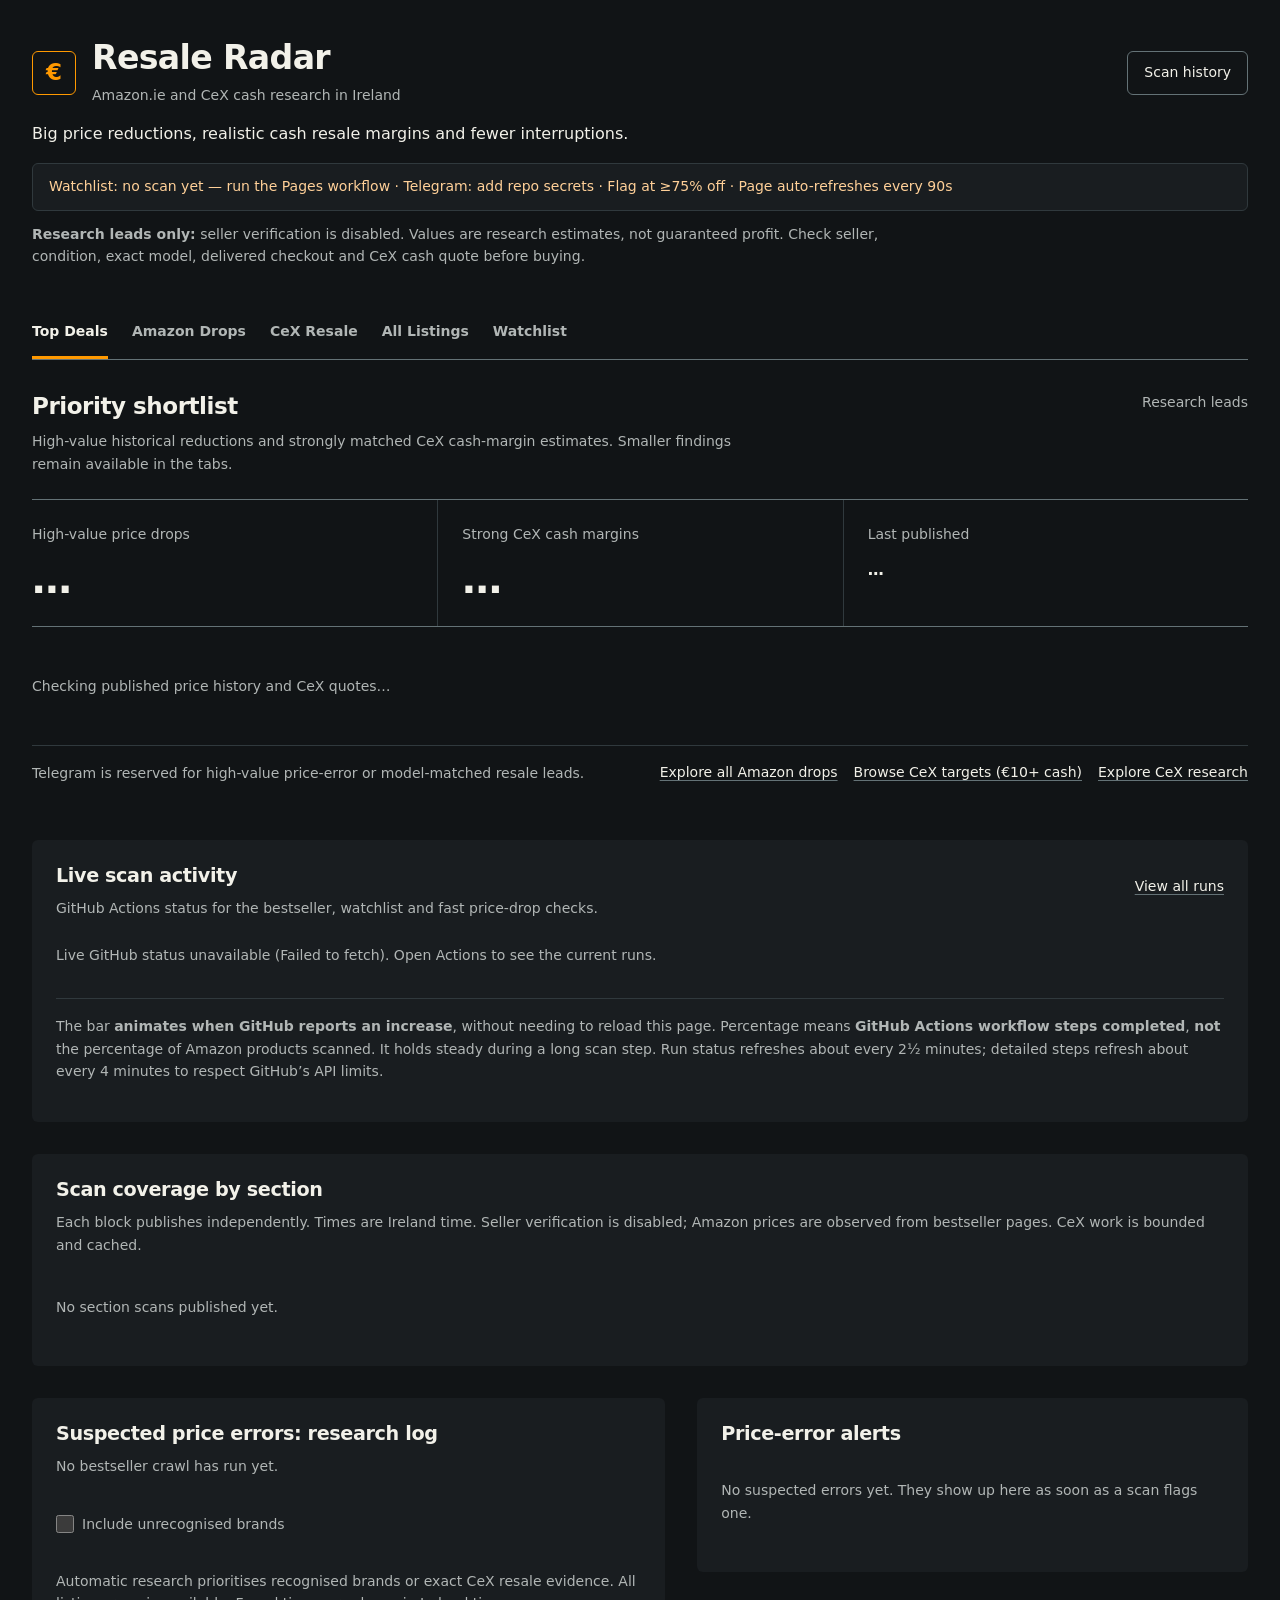
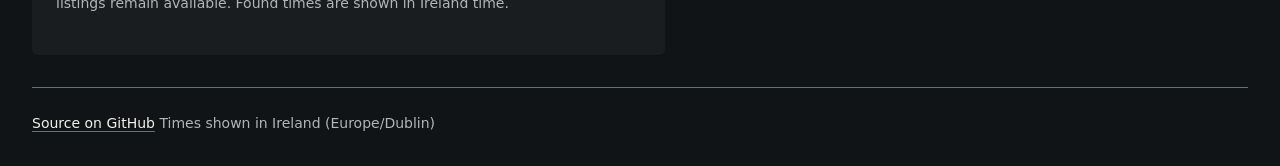
==== commit 14e82b2a: "Raise CeX target cap to 5000, filter junk brands, improve drops UX Increase cex_first retention to 5" ====
--- a/docs/index.html
+++ b/docs/index.html
@@ -53,7 +53,7 @@
     </div>
     <div class="radar-footer">
       <p class="hint" id="radar-policy">Telegram is reserved for high-value price-error or model-matched resale leads.</p>
-      <div class="radar-links"><a href="#amazon-drops">Explore all Amazon drops</a><a href="cex-targets.html">Browse 1,000 CeX targets</a><a href="#cex">Explore CeX research</a></div>
+      <div class="radar-links"><a href="#amazon-drops">Explore all Amazon drops</a><a href="cex-targets.html">Browse CeX targets (€10+ cash)</a><a href="#cex">Explore CeX research</a></div>
     </div>
   </section>
   <section class="card scan-activity" aria-labelledby="scan-activity-title">
@@ -170,13 +170,18 @@
       </label>
       <label class="drop-control">Sort by
         <select id="drop-sort" aria-label="Sort price drops">
+          <option value="savings" selected>Biggest € saving</option>
           <option value="percentage">Largest % drop</option>
-          <option value="savings">Biggest € saving</option>
+          <option value="both">€ saving, then % drop</option>
           <option value="recent">Recently found</option>
         </select>
       </label>
+      <label class="drop-control drop-checkbox">
+        <input type="checkbox" id="drop-brands-only" checked />
+        Hide excluded / unrecognised brands
+      </label>
       <label class="drop-control search-control">Search
-        <input type="search" id="drop-search" placeholder="Product, category, ASIN…" aria-label="Search Amazon price drops" />
+        <input type="search" id="drop-search" placeholder="Product, ASIN, €50 saving, 30% drop…" aria-label="Search Amazon price drops" />
       </label>
     </div>
     <p id="general-drops-summary" class="hint" role="status">Loading price drop history…</p>
@@ -210,10 +215,10 @@
   </section>
     </div>
     <div role="tabpanel" id="panel-cex" aria-labelledby="tab-cex" hidden>
-      <p><a class="header-action" href="cex-targets.html">Browse 1,000 CeX → Amazon targets →</a></p>
+      <p><a class="header-action" href="cex-targets.html">Browse CeX → Amazon targets →</a></p>
     <section class="card">
       <h2>CeX target watchlist</h2>
-      <p class="hint">Exact Amazon-to-CeX matches, watched before a sale appears. Buy ceilings include the cash payout buffer, costs and your alert margin. Checks rotate within the existing twelve-page fast scan.</p>
+      <p class="hint">Exact Amazon-to-CeX matches, watched before a sale appears. The ~1,000 CeX rows are catalogue trade-in quotes; most will stay unlinked until the same product is found on Amazon.ie with matching model/EAN. Buy ceilings include the cash payout buffer, costs and your alert margin. Checks rotate within the existing twelve-page fast scan.</p>
       <p id="cex-target-summary" role="status">Waiting for the first CeX target scan to publish.</p>
       <p id="cex-target-diagnostics" class="hint"></p>
       <div class="table-wrap"><table id="cex-target-table" hidden>
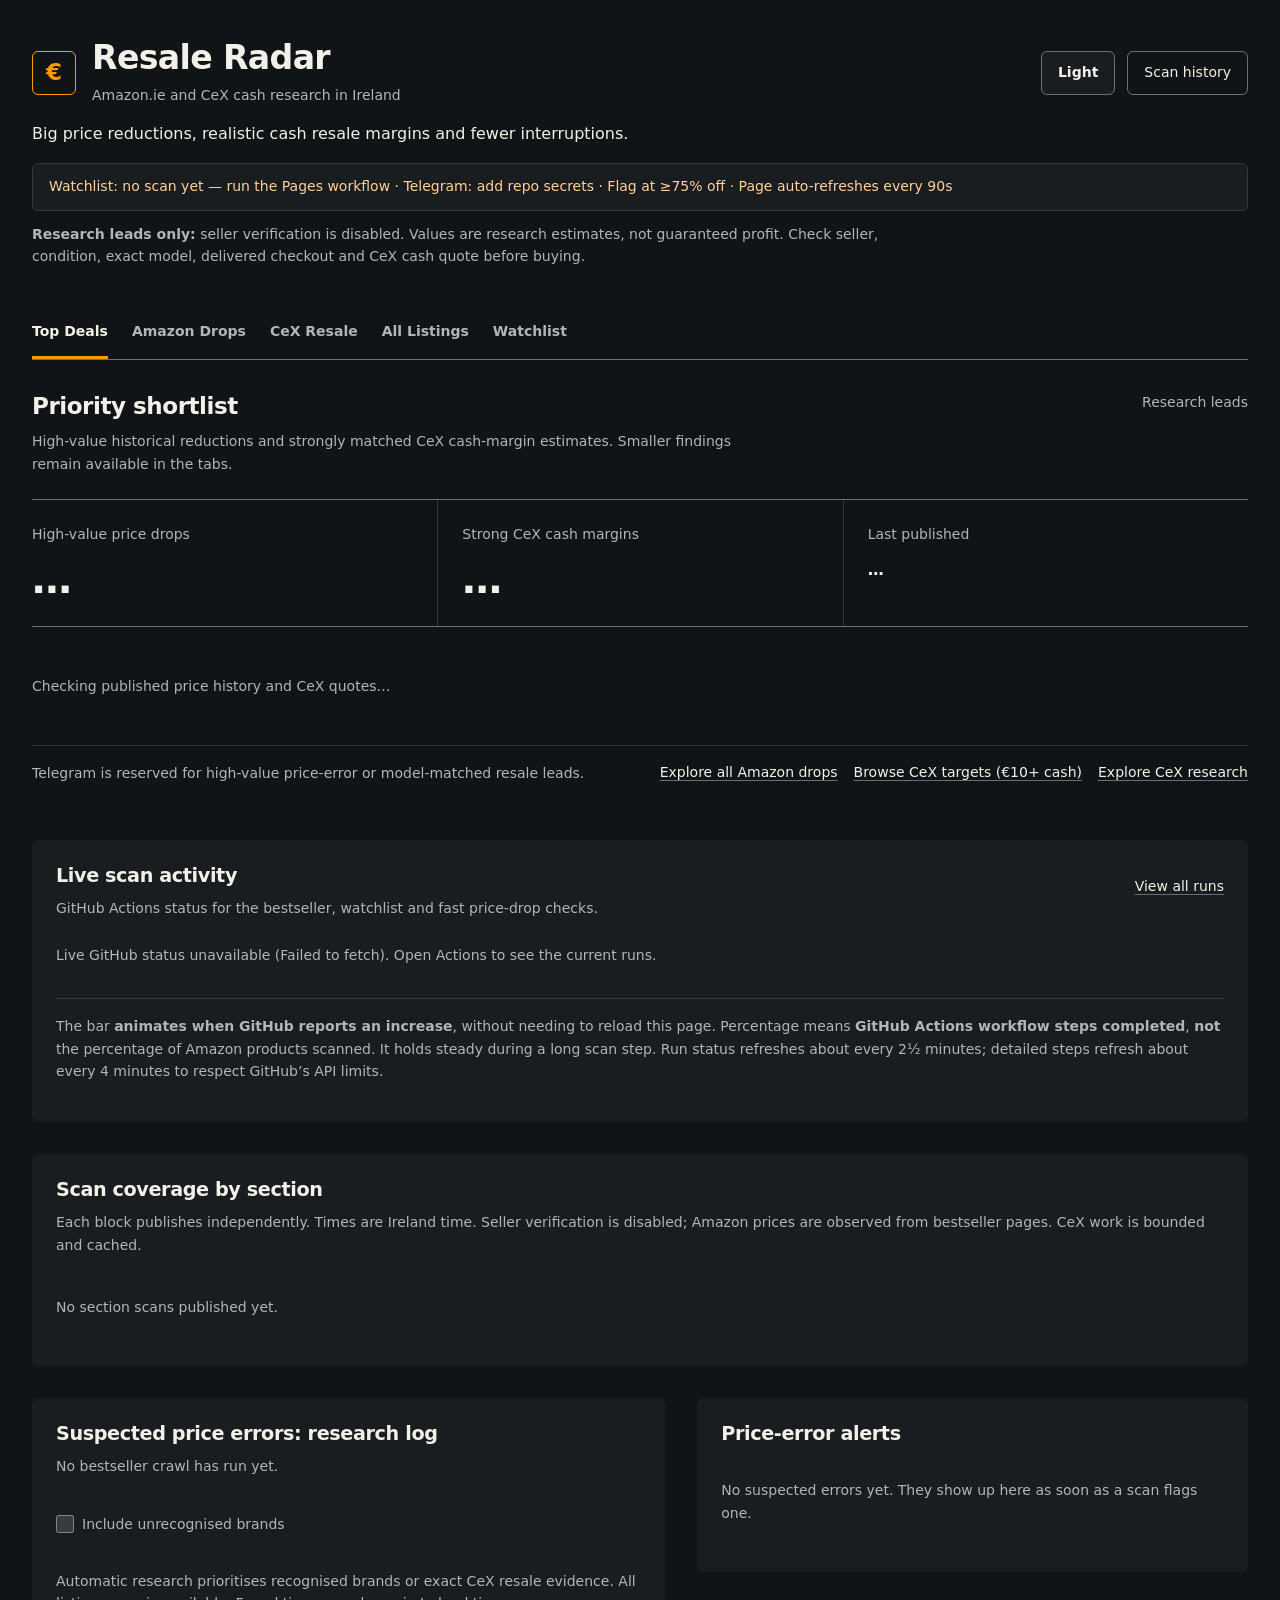
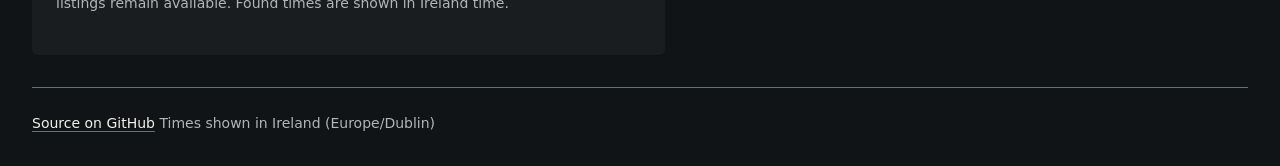
==== commit 9ee26aa3: "Add light and dark theme toggle on dashboard pages Persist theme choice in localStorage and expose a" ====
--- a/docs/index.html
+++ b/docs/index.html
@@ -8,6 +8,7 @@
   <meta name="description" content="High-value Amazon.ie price drops and potential CeX cash resale margins. Research leads, not confirmed checkout offers." />
   <link rel="icon" href="favicon.svg" type="image/svg+xml" />
   <link rel="stylesheet" href="style.css" />
+  <script src="theme.js"></script>
 </head>
 <body>
   <header>
@@ -17,7 +18,10 @@
         <h1>Resale <span class="brand-accent">Radar</span></h1>
         <p class="brand-context">Amazon.ie and CeX cash research in Ireland</p>
       </div>
-      <a class="header-action" href="https://github.com/paddykeoghgoode/amazon-ie-price-error-tracker/actions" target="_blank" rel="noopener">Scan history</a>
+      <div class="header-actions">
+        <button type="button" id="theme-toggle" class="theme-toggle" aria-pressed="false">Light</button>
+        <a class="header-action" href="https://github.com/paddykeoghgoode/amazon-ie-price-error-tracker/actions" target="_blank" rel="noopener">Scan history</a>
+      </div>
     </div>
     <p class="tagline">Big price reductions, realistic cash resale margins and fewer interruptions.</p>
     <div id="status" class="status warn">Loading latest scan…</div>
--- a/docs/style.css
+++ b/docs/style.css
@@ -12,11 +12,15 @@
 body { max-width: var(--container); margin: 0 auto; padding: var(--space-xl); background: var(--bg); color: var(--text); font-variant-numeric: tabular-nums; }
 header { padding: var(--space-xs) 0 var(--space-lg); }
 .brand-row { display: flex; align-items: center; gap: var(--space-md); flex-wrap: wrap; }
+.header-actions { margin-left: auto; display: inline-flex; align-items: center; gap: var(--space-sm); flex-wrap: wrap; }
+.theme-toggle { min-height: 44px; padding: 0 var(--space-md); border: 1px solid var(--rule); border-radius: var(--radius); background: var(--card); color: var(--text); font: inherit; font-size: var(--text-sm); font-weight: 600; cursor: pointer; }
+.theme-toggle:hover { background: var(--surface-hover); }
+.theme-toggle:focus-visible { outline: 2px solid var(--focus); outline-offset: 2px; }
 .brand-icon { display: grid; place-items: center; width: 44px; height: 44px; flex: 0 0 auto; border: 1px solid var(--accent); border-radius: var(--radius); color: var(--accent); font-size: 1.44rem; font-weight: 600; }
 header h1 { font-size: var(--text-display); margin: 0; line-height: 1.1; }
 .brand-accent { color: inherit; }
 .brand-context { color: var(--muted); font-size: var(--text-sm); margin-top: var(--space-xs); }
-.header-action { margin-left: auto; display: inline-flex; align-items: center; min-height: 44px; padding: 0 var(--space-md); border: 1px solid var(--rule); border-radius: var(--radius); text-decoration: none; font-size: var(--text-sm); }
+.header-action { display: inline-flex; align-items: center; min-height: 44px; padding: 0 var(--space-md); border: 1px solid var(--rule); border-radius: var(--radius); text-decoration: none; font-size: var(--text-sm); }
 header .tagline { margin: var(--space-md) 0; max-width: 75ch; color: var(--text); }
 header > .hint { max-width: 100ch; margin-top: var(--space-sm); }
 .status { padding: var(--space-sm) var(--space-md); background: var(--card); color: var(--text); border: 1px solid var(--rule-soft); border-radius: var(--radius); font-size: var(--text-sm); }
